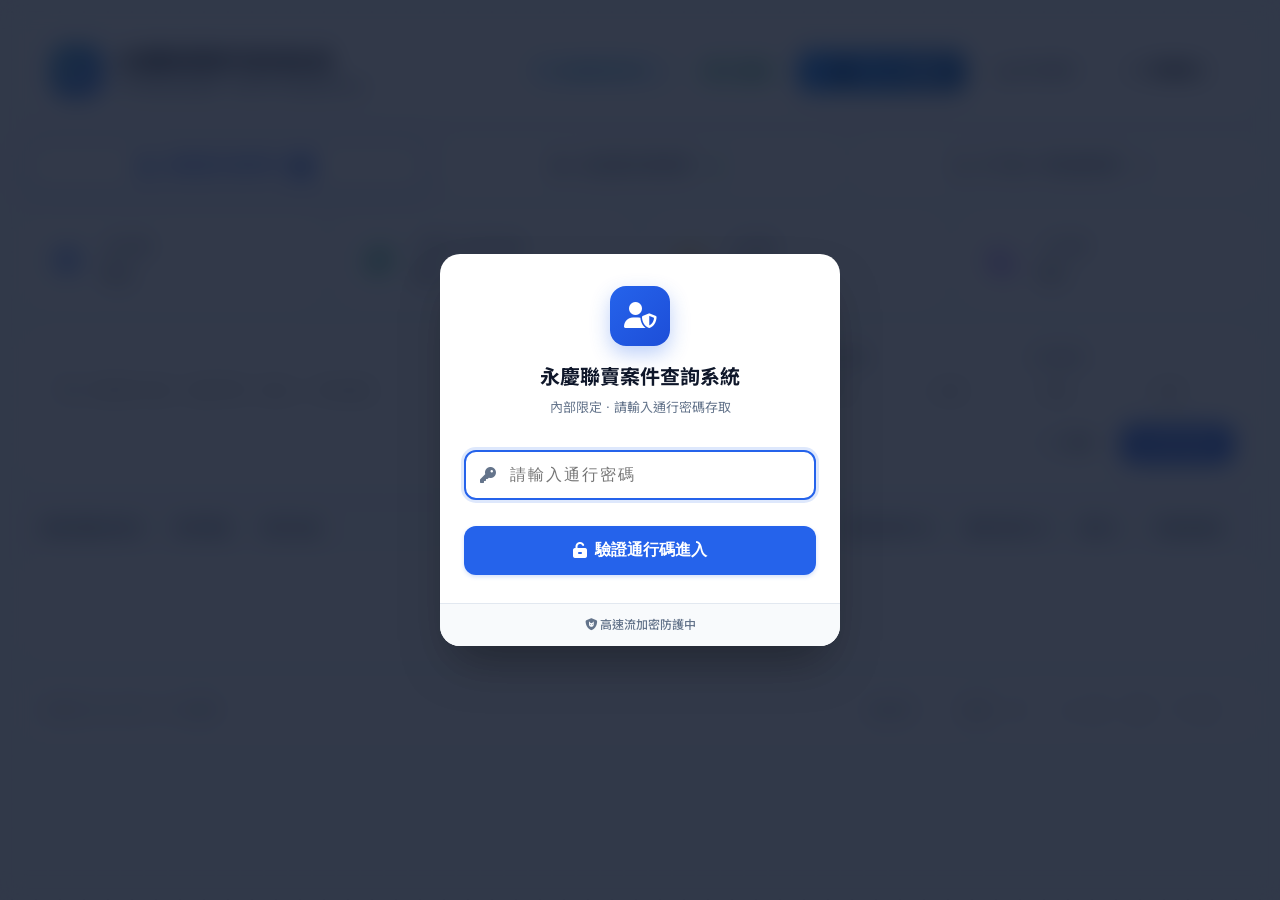
==== index.html @ e9aa8b0a "Auto update house data" ====
<!DOCTYPE html>
<html lang="zh-TW">
<head>
    <meta charset="UTF-8">
    <meta name="viewport" content="width=device-width, initial-scale=1.0">
    <title>房地案件管理系統</title>
    <!-- 隱私與最高資安防護 (全面禁止全球搜尋引擎與 AI 爬蟲收錄) -->
    <meta name="robots" content="noindex, nofollow, noarchive, nosnippet, noimageindex, notranslate">
    <meta name="googlebot" content="noindex, nofollow, noarchive, nosnippet, max-image-preview:none, max-video-preview:0">
    <meta name="bingbot" content="noindex, nofollow, noarchive, nosnippet">
    <meta name="baiduspider" content="noindex, nofollow">
    <meta name="slurp" content="noindex, nofollow">
    <meta http-equiv="Cache-Control" content="no-cache, no-store, must-revalidate">
    <meta http-equiv="Pragma" content="no-cache">
    <meta http-equiv="Expires" content="0">
    <link rel="stylesheet" href="style.css?v=4.0">
    <!-- Google Fonts -->
    <link rel="preconnect" href="https://fonts.googleapis.com">
    <link rel="preconnect" href="https://fonts.gstatic.com" crossorigin>
    <link href="https://fonts.googleapis.com/css2?family=Inter:wght@400;500;600;700&family=Noto+Sans+TC:wght@400;500;700&display=swap" rel="stylesheet">
    <!-- Font Awesome Icons -->
    <link rel="stylesheet" href="https://cdnjs.cloudflare.com/ajax/libs/font-awesome/6.4.0/css/all.min.css">
</head>
<body>
    <div class="app-container">
        <!-- Header -->
        <header class="app-header">
            <div class="brand">
                <div class="brand-icon">
                    <i class="fa-solid fa-house-laptop"></i>
                </div>
                <div class="brand-text">
                    <h1>永慶聯賣案件查詢系統</h1>
                    <p class="subtitle">每日異動自動彙整 · 銷售/成交電腦版資料庫</p>
                </div>
            </div>
            
            <div class="header-actions">
                <div class="last-sync-badge">
                    <i class="fa-solid fa-clock-rotate-left"></i>
                    <span id="syncTime">系統資料同步中...</span>
                </div>
                <div class="last-sync-badge" id="userAuthBadge" style="background: #ecfdf5; color: #047857; border-color: #a7f3d0; cursor: pointer;" onclick="handleUserMenu()" title="點擊檢視使用者資訊或登出">
                    <i class="fa-solid fa-circle-user"></i> <span id="userNameLabel">已授權使用者</span>
                </div>
                <a href="ios.html" class="btn" style="background: linear-gradient(135deg, #007aff, #0056b3); color: #ffffff; text-decoration: none; display: flex; align-items: center; gap: 6px; font-weight: 700; border-radius: 8px;">
                    <i class="fa-brands fa-apple"></i> 📱 iPhone 專用版
                </a>
                <button class="btn btn-outline" onclick="logoutAuth()" title="重新鎖定">
                    <i class="fa-solid fa-lock" style="color: #64748b;"></i> 登出鎖定
                </button>
                <button class="btn btn-secondary" onclick="reloadApp()">
                    <i class="fa-solid fa-rotate-right"></i> 重新載入
                </button>
            </div>
        </header>

        <!-- Navigation Tabs -->
        <nav class="nav-tabs">
            <button class="tab-btn active" id="tabSales" onclick="switchTab('sales')">
                <i class="fa-solid fa-house-circle-check"></i>
                <span>銷售案件資料庫</span>
                <span class="badge" id="salesBadge">0</span>
            </button>
            <button class="tab-btn" id="tabChengjiao" onclick="switchTab('chengjiao')">
                <i class="fa-solid fa-handshake"></i>
                <span>成交案件資料庫</span>
                <span class="badge badge-success" id="chengjiaoBadge">0</span>
            </button>
            <button class="tab-btn" id="tabOffshelf" onclick="switchTab('offshelf')">
                <i class="fa-solid fa-ban"></i>
                <span>已下架 / 停售資料庫</span>
                <span class="badge badge-secondary" id="offshelfBadge">0</span>
            </button>
        </nav>

        <!-- KPI Summary Cards -->
        <section class="kpi-grid">
            <div class="kpi-card">
                <div class="kpi-icon icon-blue"><i class="fa-solid fa-layer-group"></i></div>
                <div class="kpi-content">
                    <span class="kpi-label">案件總數</span>
                    <h3 class="kpi-value" id="kpiTotalCount">0 <small>筆</small></h3>
                </div>
            </div>
            <div class="kpi-card">
                <div class="kpi-icon icon-emerald"><i class="fa-solid fa-coins"></i></div>
                <div class="kpi-content">
                    <span class="kpi-label">總開價 / 總成交金額</span>
                    <h3 class="kpi-value" id="kpiTotalVolume">0 <small>億</small></h3>
                </div>
            </div>
            <div class="kpi-card">
                <div class="kpi-icon icon-amber"><i class="fa-solid fa-chart-line"></i></div>
                <div class="kpi-content">
                    <span class="kpi-label">平均單價</span>
                    <h3 class="kpi-value" id="kpiAvgUnitPrice">0 <small>萬/坪</small></h3>
                </div>
            </div>
            <div class="kpi-card">
                <div class="kpi-icon icon-purple"><i class="fa-solid fa-ruler-combined"></i></div>
                <div class="kpi-content">
                    <span class="kpi-label">平均坪數</span>
                    <h3 class="kpi-value" id="kpiAvgArea">0 <small>坪</small></h3>
                </div>
            </div>
        </section>

        <!-- Search & Filter Controls -->
        <section class="filter-panel">
            <div class="filter-row">
                <!-- Search Box -->
                <div class="search-box">
                    <i class="fa-solid fa-magnifying-glass"></i>
                    <input type="text" id="searchInput" placeholder="搜尋案件名稱、地號/門牌、經紀人、物件編號..." oninput="handleFilterChange()">
                </div>

                <!-- County Dropdown -->
                <div class="filter-group">
                    <label><i class="fa-solid fa-map-location-dot"></i> 縣市</label>
                    <select id="countySelect" onchange="handleCountyChange()">
                        <option value="">全部縣市</option>
                    </select>
                </div>

                <!-- Town Dropdown -->
                <div class="filter-group">
                    <label><i class="fa-solid fa-city"></i> 鄉鎮市</label>
                    <select id="townSelect" onchange="handleFilterChange()">
                        <option value="">全部鄉鎮</option>
                    </select>
                </div>

                <!-- Category Dropdown -->
                <div class="filter-group">
                    <label><i class="fa-solid fa-tags"></i> 案件類型</label>
                    <select id="categorySelect" onchange="handleFilterChange()">
                        <option value="">全部類型</option>
                        <option value="農舍">農舍</option>
                        <option value="別墅">別墅</option>
                        <option value="店面">店面</option>
                        <option value="建地">建地</option>
                        <option value="華廈">華廈</option>
                        <option value="透天">透天</option>
                        <option value="農地">農地</option>
                        <option value="廠房">廠房</option>
                        <option value="套房">套房</option>
                        <option value="公寓">公寓</option>
                        <option value="其他">其他</option>
                    </select>
                </div>

                <!-- Price Range -->
                <div class="filter-group">
                    <label><i class="fa-solid fa-sack-dollar"></i> 總價(萬)</label>
                    <div class="range-inputs">
                        <input type="number" id="minPrice" placeholder="最低" oninput="handleFilterChange()">
                        <span>~</span>
                        <input type="number" id="maxPrice" placeholder="最高" oninput="handleFilterChange()">
                    </div>
                </div>

                <!-- Area Range -->
                <div class="filter-group">
                    <label><i class="fa-solid fa-vector-square"></i> 坪數(坪)</label>
                    <div class="range-inputs">
                        <input type="number" id="minArea" placeholder="最低" oninput="handleFilterChange()">
                        <span>~</span>
                        <input type="number" id="maxArea" placeholder="最高" oninput="handleFilterChange()">
                    </div>
                </div>

                <!-- Action Buttons -->
                <div class="filter-actions">
                    <button class="btn btn-outline" onclick="resetFilters()">
                        <i class="fa-solid fa-rotate-left"></i> 重置
                    </button>
                    <button class="btn btn-primary" onclick="exportFilteredCSV()">
                        <i class="fa-solid fa-file-excel"></i> 匯出清單
                    </button>
                </div>
            </div>
        </section>

        <!-- Data Table Container -->
        <main class="table-container">
            <table class="data-table">
                <thead>
                    <tr>
                        <th onclick="sortTable('date')" style="width: 105px;">
                            接案/異動日期 <i class="fa-solid fa-sort"></i>
                        </th>
                        <th style="width: 85px;">案件類型</th>
                        <th style="min-width: 260px; width: 300px;">案件名稱</th>
                        <th style="min-width: 180px;">土地地號 / 建物門牌</th>
                        <th onclick="sortTable('area_ping')" style="width: 120px; text-align: left;">
                            建坪 / 地坪 (坪) <i class="fa-solid fa-sort"></i>
                        </th>
                        <th onclick="sortTable('unit_price')" style="width: 95px; text-align: right;">
                            單價 (萬/坪) <i class="fa-solid fa-sort"></i>
                        </th>
                        <th onclick="sortTable('total_price')" style="width: 115px; text-align: right;">
                            總價 (萬元) <i class="fa-solid fa-sort"></i>
                        </th>
                        <th style="width: 90px;">經紀人</th>
                        <th style="width: 135px;">所屬加盟店</th>
                        <th style="width: 95px; text-align: center;">原始檔案</th>
                    </tr>
                </thead>
                <tbody id="tableBody">
                    <tr>
                        <td colspan="10" class="loading-cell">
                            <i class="fa-solid fa-circle-notch fa-spin"></i> 載入資料庫中...
                        </td>
                    </tr>
                </tbody>
            </table>
        </main>

        <!-- Pagination Footer -->
        <footer class="table-footer">
            <div class="footer-info">
                顯示第 <span id="pageStart">0</span> 至 <span id="pageEnd">0</span> 筆，共 <span id="totalRecords">0</span> 筆案件
            </div>
            
            <div class="pagination-controls">
                <label>每頁顯示：</label>
                <select id="pageSizeSelect" onchange="handlePageSizeChange()">
                    <option value="20">20 筆</option>
                    <option value="50" selected>50 筆</option>
                    <option value="100">100 筆</option>
                </select>

                <div class="pagination-buttons">
                    <button id="btnPrevPage" onclick="changePage(-1)" disabled>
                        <i class="fa-solid fa-chevron-left"></i> 上一頁
                    </button>
                    <span id="pageIndicator" class="page-indicator">1 / 1</span>
                    <button id="btnNextPage" onclick="changePage(1)" disabled>
                        下一頁 <i class="fa-solid fa-chevron-right"></i>
                    </button>
                </div>
            </div>
        </footer>
    </div>

    <!-- Detail Modal -->
    <div class="modal-overlay" id="detailModal">
        <div class="modal-card">
            <div class="modal-header">
                <h3 id="modalTitle">案件詳細資訊</h3>
                <button class="close-btn" onclick="closeModal()"><i class="fa-solid fa-xmark"></i></button>
            </div>
            <div class="modal-body" id="modalBody">
                <!-- Injected via JavaScript -->
            </div>
            <div class="modal-footer">
                <button class="btn btn-secondary" onclick="closeModal()">關閉</button>
                <button class="btn btn-primary" id="btnOpenSourceFile" onclick="copyFilePath()">
                    <i class="fa-solid fa-copy"></i> 複製原始檔案路徑
                </button>
            </div>
        </div>
    </div>

    <!-- Security Authentication Overlay -->
    <div class="auth-overlay" id="authOverlay">
        <div class="auth-card">
            <div class="auth-header">
                <div class="auth-icon"><i class="fa-solid fa-user-shield"></i></div>
                <h2>永慶聯賣案件查詢系統</h2>
                <p>內部限定 · 請輸入通行密碼存取</p>
            </div>
            <div class="auth-body">
                <div class="auth-input-group">
                    <i class="fa-solid fa-key"></i>
                    <input type="password" id="authPasswordInput" placeholder="請輸入通行密碼" autofocus onkeyup="if(event.key==='Enter') verifyPassword()">
                </div>
                <div id="authErrorMsg" class="auth-error-msg" style="display: none;">
                    <i class="fa-solid fa-triangle-exclamation"></i> 密碼錯誤，請重新輸入
                </div>
                <button class="btn btn-primary btn-auth" onclick="verifyPassword()" style="width: 100%; justify-content: center; margin-top: 10px;">
                    <i class="fa-solid fa-unlock-keyhole"></i> 驗證通行碼進入
                </button>
            </div>
            <div class="auth-footer">
                <span><i class="fa-solid fa-shield-cat"></i> 高速流加密防護中</span>
            </div>
        </div>
    </div>

    <!-- Embedded Scripts -->
    <script src="app.js?v=4.0"></script>
</body>
</html>
---- style.css ----
:root {
    --bg-main: #f8fafc;
    --bg-card: #ffffff;
    --bg-card-hover: #f1f5f9;
    --bg-input: #ffffff;
    --border-color: #e2e8f0;
    --border-hover: #cbd5e1;
    --primary: #2563eb;
    --primary-hover: #1d4ed8;
    --primary-light: #eff6ff;
    --success: #10b981;
    --success-light: #ecfdf5;
    --amber: #d97706;
    --purple: #7c3aed;
    --danger: #dc2626;
    --text-main: #0f172a;
    --text-body: #334155;
    --text-muted: #64748b;
    --shadow-sm: 0 1px 2px 0 rgba(0, 0, 0, 0.05);
    --shadow-md: 0 4px 6px -1px rgba(0, 0, 0, 0.06), 0 2px 4px -1px rgba(0, 0, 0, 0.03);
    --shadow-lg: 0 10px 25px -5px rgba(0, 0, 0, 0.08), 0 8px 10px -6px rgba(0, 0, 0, 0.04);
}

* {
    box-sizing: border-box;
    margin: 0;
    padding: 0;
}

body {
    font-family: 'Inter', 'Noto Sans TC', system-ui, -apple-system, sans-serif;
    background-color: var(--bg-main);
    background-image: radial-gradient(#e2e8f0 1px, transparent 1px);
    background-size: 24px 24px;
    color: var(--text-body);
    line-height: 1.5;
    min-height: 100vh;
    padding: 24px;
}

.app-container {
    max-width: 1440px;
    margin: 0 auto;
    display: flex;
    flex-direction: column;
    gap: 20px;
}

/* Header */
.app-header {
    display: flex;
    justify-content: space-between;
    align-items: center;
    background: #ffffff;
    border: 1px solid var(--border-color);
    padding: 20px 28px;
    border-radius: 16px;
    box-shadow: var(--shadow-md);
}

.brand {
    display: flex;
    align-items: center;
    gap: 16px;
}

.brand-icon {
    width: 48px;
    height: 48px;
    border-radius: 12px;
    background: linear-gradient(135deg, #0284c7, #2563eb);
    display: flex;
    align-items: center;
    justify-content: center;
    font-size: 22px;
    color: #fff;
    box-shadow: 0 4px 12px rgba(37, 99, 235, 0.25);
}

.brand-text h1 {
    font-size: 22px;
    font-weight: 700;
    letter-spacing: -0.5px;
    color: var(--text-main);
}

.brand-text .subtitle {
    font-size: 13px;
    color: var(--text-muted);
    font-weight: 500;
}

.header-actions {
    display: flex;
    align-items: center;
    gap: 16px;
}

.last-sync-badge {
    background-color: #f0f9ff;
    color: #0284c7;
    border: 1px solid #bae6fd;
    padding: 6px 14px;
    border-radius: 20px;
    font-size: 13px;
    font-weight: 600;
    display: flex;
    align-items: center;
    gap: 8px;
}

/* Buttons */
.btn {
    display: inline-flex;
    align-items: center;
    gap: 8px;
    padding: 9px 18px;
    border-radius: 10px;
    font-size: 14px;
    font-weight: 600;
    cursor: pointer;
    transition: all 0.2s ease;
    border: none;
}

.btn-primary {
    background-color: var(--primary);
    color: #ffffff;
    box-shadow: 0 2px 4px rgba(37, 99, 235, 0.2);
}
.btn-primary:hover {
    background-color: var(--primary-hover);
    transform: translateY(-1px);
    box-shadow: 0 4px 8px rgba(37, 99, 235, 0.3);
}

.btn-secondary {
    background-color: #ffffff;
    color: var(--text-main);
    border: 1px solid var(--border-color);
    box-shadow: var(--shadow-sm);
}
.btn-secondary:hover {
    background-color: var(--bg-card-hover);
    border-color: var(--border-hover);
}

.btn-outline {
    background: #ffffff;
    color: var(--text-muted);
    border: 1px solid var(--border-color);
}
.btn-outline:hover {
    color: var(--text-main);
    border-color: var(--border-hover);
    background-color: var(--bg-card-hover);
}

/* Tabs */
.nav-tabs {
    display: flex;
    gap: 12px;
}

.tab-btn {
    flex: 1;
    display: flex;
    align-items: center;
    justify-content: center;
    gap: 10px;
    padding: 16px;
    background-color: var(--bg-card);
    border: 1px solid var(--border-color);
    border-radius: 14px;
    color: var(--text-muted);
    font-size: 16px;
    font-weight: 600;
    cursor: pointer;
    transition: all 0.2s ease;
    box-shadow: var(--shadow-sm);
}

.tab-btn:hover {
    background-color: var(--bg-card-hover);
    color: var(--text-main);
}

.tab-btn.active {
    background-color: #ffffff;
    border-color: var(--primary);
    color: var(--primary);
    box-shadow: 0 4px 12px rgba(37, 99, 235, 0.12);
}

#tabChengjiao.tab-btn.active {
    border-color: var(--success);
    color: #047857;
    box-shadow: 0 4px 12px rgba(16, 185, 129, 0.12);
}

.tab-btn .badge {
    background-color: #f1f5f9;
    color: var(--text-muted);
    padding: 2px 10px;
    border-radius: 12px;
    font-size: 13px;
    font-weight: 600;
}

.tab-btn.active .badge {
    background-color: var(--primary);
    color: #ffffff;
}

.tab-btn .badge-success {
    background-color: #ecfdf5;
    color: #047857;
}
.tab-btn.active .badge-success {
    background-color: var(--success);
    color: #ffffff;
}

#tabOffshelf.tab-btn.active,
#tabOffShelf.tab-btn.active {
    border-color: #64748b;
    color: #334155;
    box-shadow: 0 4px 12px rgba(100, 116, 139, 0.15);
}

.tab-btn .badge-secondary,
.tab-btn .badge-muted {
    background-color: #f1f5f9;
    color: #64748b;
}
#tabOffshelf.tab-btn.active .badge-secondary,
#tabOffShelf.tab-btn.active .badge-muted {
    background-color: #64748b;
    color: #ffffff;
}

/* KPI Grid */
.kpi-grid {
    display: grid;
    grid-template-columns: repeat(4, 1fr);
    gap: 16px;
}

.kpi-card {
    background-color: var(--bg-card);
    border: 1px solid var(--border-color);
    border-radius: 14px;
    padding: 18px 20px;
    display: flex;
    align-items: center;
    gap: 16px;
    box-shadow: var(--shadow-sm);
    transition: transform 0.2s ease, box-shadow 0.2s ease;
}
.kpi-card:hover {
    transform: translateY(-2px);
    box-shadow: var(--shadow-md);
}

.kpi-icon {
    width: 44px;
    height: 44px;
    border-radius: 12px;
    display: flex;
    align-items: center;
    justify-content: center;
    font-size: 20px;
}
.icon-blue { background: #eff6ff; color: #2563eb; }
.icon-emerald { background: #ecfdf5; color: #059669; }
.icon-amber { background: #fffbe6; color: #d97706; }
.icon-purple { background: #faf5ff; color: #7c3aed; }

.kpi-label {
    font-size: 12px;
    color: var(--text-muted);
    font-weight: 600;
}

.kpi-value {
    font-size: 20px;
    font-weight: 700;
    color: var(--text-main);
    margin-top: 2px;
}
.kpi-value small {
    font-size: 13px;
    font-weight: 500;
    color: var(--text-muted);
}

/* Filter Panel */
.filter-panel {
    background-color: var(--bg-card);
    border: 1px solid var(--border-color);
    border-radius: 14px;
    padding: 18px 22px;
    box-shadow: var(--shadow-sm);
}

.filter-row {
    display: flex;
    flex-wrap: wrap;
    align-items: flex-end;
    gap: 16px;
}

.search-box {
    flex: 2;
    min-width: 280px;
    position: relative;
}
.search-box i {
    position: absolute;
    left: 14px;
    top: 50%;
    transform: translateY(-50%);
    color: var(--text-muted);
}
.search-box input {
    width: 100%;
    padding: 10px 14px 10px 40px;
    background-color: var(--bg-input);
    border: 1px solid var(--border-color);
    border-radius: 10px;
    color: var(--text-main);
    font-size: 14px;
    outline: none;
    transition: all 0.2s ease;
}
.search-box input:focus {
    border-color: var(--primary);
    box-shadow: 0 0 0 3px rgba(37, 99, 235, 0.15);
}

.filter-group {
    display: flex;
    flex-direction: column;
    gap: 6px;
}
.filter-group label {
    font-size: 12px;
    color: var(--text-muted);
    font-weight: 600;
}
.filter-group select, .range-inputs input {
    padding: 9px 12px;
    background-color: var(--bg-input);
    border: 1px solid var(--border-color);
    border-radius: 10px;
    color: var(--text-main);
    font-size: 14px;
    outline: none;
    transition: all 0.2s ease;
}
.filter-group select:focus, .range-inputs input:focus {
    border-color: var(--primary);
    box-shadow: 0 0 0 3px rgba(37, 99, 235, 0.15);
}

.range-inputs {
    display: flex;
    align-items: center;
    gap: 6px;
}
.range-inputs input {
    width: 90px;
}
.range-inputs span {
    color: var(--text-muted);
    font-weight: 500;
}

.filter-actions {
    display: flex;
    gap: 10px;
    margin-left: auto;
}

/* Table Container */
.table-container {
    background-color: var(--bg-card);
    border: 1px solid var(--border-color);
    border-radius: 14px;
    overflow-x: auto;
    box-shadow: var(--shadow-sm);
}

.data-table {
    width: 100%;
    border-collapse: collapse;
    font-size: 14px;
    text-align: left;
}

.data-table th {
    background-color: #f8fafc;
    color: #475569;
    padding: 14px 16px;
    font-weight: 600;
    border-bottom: 2px solid var(--border-color);
    cursor: pointer;
    user-select: none;
    white-space: nowrap;
}
.data-table th:hover {
    color: var(--text-main);
    background-color: #f1f5f9;
}

.data-table td {
    padding: 14px 16px;
    border-bottom: 1px solid #f1f5f9;
    vertical-align: middle;
    color: var(--text-body);
}

.data-table tbody tr {
    transition: background-color 0.15s ease;
    cursor: pointer;
}
.data-table tbody tr:hover {
    background-color: #f8fafc;
}

.loading-cell {
    text-align: center;
    padding: 40px !important;
    color: var(--text-muted);
    font-size: 16px;
}

/* Badges */
.tag-badge {
    display: inline-block;
    padding: 3px 10px;
    border-radius: 6px;
    font-size: 12px;
    font-weight: 600;
    white-space: nowrap;
}
.tag-nongshe { background: #dcfce7; color: #15803d; }
.tag-bieshu { background: #dbeafe; color: #1d4ed8; }
.tag-dianmian { background: #fef3c7; color: #b45309; }
.tag-jiandi { background: #fee2e2; color: #b91c1c; }
.tag-huaxia { background: #f3e8ff; color: #6b21a8; }
.tag-toutian { background: #e0f2fe; color: #0369a1; }
.tag-offshelf { background: #f1f5f9; color: #64748b; border: 1px solid #cbd5e1; }
.tag-other { background: #f1f5f9; color: #475569; }

/* Town Chip */
.town-chip {
    display: inline-flex;
    align-items: center;
    gap: 4px;
    background: #eff6ff;
    color: #1d4ed8;
    border: 1px solid #bfdbfe;
    padding: 2px 8px;
    border-radius: 6px;
    font-size: 12px;
    font-weight: 600;
    margin-right: 6px;
}

.case-name-cell {
    min-width: 260px;
    max-width: 380px;
    line-height: 1.45;
    word-break: break-word;
}
.case-name-title {
    font-weight: 600;
    color: var(--text-main);
    display: inline;
}

.unit-price-cell {
    white-space: nowrap;
    text-align: right;
}

.unit-price-text {
    font-size: 13px;
    font-weight: 600;
    color: #64748b;
    font-variant-numeric: tabular-nums;
}

.unit-price-unit {
    font-size: 11px;
    color: #94a3b8;
    margin-left: 2px;
}

.price-cell {
    white-space: nowrap;
}

.price-text {
    font-size: 17px;
    font-weight: 800;
    color: #dc2626;
    font-variant-numeric: tabular-nums;
    letter-spacing: -0.3px;
}

.price-unit {
    font-size: 12px;
    font-weight: 700;
    color: #dc2626;
    margin-left: 2px;
}

.open-file-btn {
    padding: 5px 10px;
    background: #f0f9ff;
    color: #0284c7;
    border: 1px solid #bae6fd;
    border-radius: 6px;
    font-size: 12px;
    font-weight: 600;
    cursor: pointer;
    transition: all 0.15s ease;
}
.open-file-btn:hover {
    background: #0284c7;
    color: #ffffff;
    border-color: #0284c7;
}

/* Footer & Pagination */
.table-footer {
    display: flex;
    justify-content: space-between;
    align-items: center;
    padding: 14px 20px;
    background-color: var(--bg-card);
    border: 1px solid var(--border-color);
    border-radius: 12px;
    font-size: 13px;
    color: var(--text-muted);
    box-shadow: var(--shadow-sm);
}

.pagination-controls {
    display: flex;
    align-items: center;
    gap: 16px;
}

.pagination-controls select {
    padding: 5px 10px;
    background: var(--bg-input);
    border: 1px solid var(--border-color);
    color: var(--text-main);
    border-radius: 6px;
    outline: none;
}

.pagination-buttons {
    display: flex;
    align-items: center;
    gap: 8px;
}

.pagination-buttons button {
    padding: 6px 12px;
    background: #ffffff;
    border: 1px solid var(--border-color);
    color: var(--text-main);
    border-radius: 8px;
    cursor: pointer;
    font-weight: 600;
    transition: all 0.15s ease;
}
.pagination-buttons button:hover:not(:disabled) {
    background: var(--bg-card-hover);
    border-color: var(--border-hover);
}
.pagination-buttons button:disabled {
    opacity: 0.4;
    cursor: not-allowed;
}

.page-indicator {
    font-weight: 600;
    color: var(--text-main);
}

/* Modal */
.modal-overlay {
    display: none;
    position: fixed;
    top: 0; left: 0; width: 100%; height: 100%;
    background: rgba(15, 23, 42, 0.4);
    backdrop-filter: blur(4px);
    z-index: 1000;
    align-items: center;
    justify-content: center;
}

.modal-card {
    background: #ffffff;
    border: 1px solid var(--border-color);
    border-radius: 16px;
    width: 620px;
    max-width: 90%;
    box-shadow: var(--shadow-lg);
    overflow: hidden;
}

.modal-header {
    padding: 18px 24px;
    background: #f8fafc;
    border-bottom: 1px solid var(--border-color);
    display: flex;
    justify-content: space-between;
    align-items: center;
}

.modal-header h3 {
    color: var(--text-main);
    font-size: 18px;
    font-weight: 700;
}

.close-btn {
    background: transparent;
    border: none;
    font-size: 18px;
    color: var(--text-muted);
    cursor: pointer;
    padding: 4px;
    border-radius: 6px;
}
.close-btn:hover {
    color: var(--text-main);
    background: #e2e8f0;
}

.modal-body {
    padding: 24px;
    display: flex;
    flex-direction: column;
    gap: 14px;
}

.detail-row {
    display: flex;
    border-bottom: 1px solid #f1f5f9;
    padding-bottom: 10px;
}
.detail-label {
    width: 140px;
    color: var(--text-muted);
    font-size: 13px;
    font-weight: 600;
}
.detail-val {
    flex: 1;
    font-weight: 600;
    color: var(--text-main);
}

.modal-footer {
    padding: 16px 24px;
    background: #f8fafc;
    border-top: 1px solid var(--border-color);
    display: flex;
    justify-content: flex-end;
    gap: 12px;
}

/* Ping Dual Display Styles */
.ping-cell {
    display: flex;
    flex-direction: column;
    align-items: flex-start;
    justify-content: center;
    gap: 3px;
    line-height: 1.25;
}
.ping-row {
    display: inline-grid;
    grid-template-columns: 22px auto;
    align-items: center;
    gap: 4px;
    white-space: nowrap;
}
.ping-num {
    text-align: left;
    font-variant-numeric: tabular-nums;
}
.ping-tag {
    display: inline-block;
    padding: 1px 4px;
    border-radius: 4px;
    font-size: 10px;
    font-weight: 700;
    text-align: center;
}
.ping-tag-build {
    background: #eff6ff;
    color: #2563eb;
    border: 1px solid #bfdbfe;
}
.ping-tag-land {
    background: #f0fdf4;
    color: #16a34a;
    border: 1px solid #bbf7d0;
}
.ping-val-build {
    font-weight: 700;
    color: #1e293b;
    font-size: 13px;
}
.ping-val-land {
    font-weight: 500;
    color: #475569;
    font-size: 12px;
}

/* Security Auth Screen Overlay */
.auth-overlay {
    display: flex;
    position: fixed;
    top: 0; left: 0; width: 100%; height: 100%;
    background: rgba(15, 23, 42, 0.85);
    backdrop-filter: blur(12px);
    z-index: 9999;
    align-items: center;
    justify-content: center;
    padding: 20px;
}

.auth-card {
    background: #ffffff;
    border-radius: 20px;
    width: 400px;
    max-width: 100%;
    box-shadow: 0 25px 50px -12px rgba(0, 0, 0, 0.35);
    overflow: hidden;
    animation: authPopIn 0.3s cubic-bezier(0.16, 1, 0.3, 1);
}

@keyframes authPopIn {
    from { opacity: 0; transform: scale(0.92) translateY(10px); }
    to { opacity: 1; transform: scale(1) translateY(0); }
}

.auth-header {
    text-align: center;
    padding: 32px 24px 16px;
}

.auth-icon {
    width: 60px;
    height: 60px;
    background: linear-gradient(135deg, #2563eb, #1d4ed8);
    color: #ffffff;
    font-size: 26px;
    border-radius: 16px;
    display: flex;
    align-items: center;
    justify-content: center;
    margin: 0 auto 16px;
    box-shadow: 0 8px 20px rgba(37, 99, 235, 0.3);
}

.auth-header h2 {
    font-size: 20px;
    font-weight: 700;
    color: var(--text-main);
    margin-bottom: 6px;
}

.auth-header p {
    font-size: 13px;
    color: var(--text-muted);
}

.auth-body {
    padding: 16px 24px 28px;
    display: flex;
    flex-direction: column;
    gap: 16px;
}

.auth-input-group {
    position: relative;
    display: flex;
    align-items: center;
}

.auth-input-group i {
    position: absolute;
    left: 16px;
    color: var(--text-muted);
    font-size: 16px;
}

.auth-input-group input {
    width: 100%;
    padding: 14px 16px 14px 44px;
    border: 2px solid var(--border-color);
    border-radius: 12px;
    font-size: 16px;
    letter-spacing: 2px;
    outline: none;
    transition: all 0.2s ease;
}

.auth-input-group input:focus {
    border-color: var(--primary);
    box-shadow: 0 0 0 3px rgba(37, 99, 235, 0.15);
}

.btn-auth {
    width: 100%;
    justify-content: center;
    padding: 14px;
    font-size: 16px;
    border-radius: 12px;
}

.auth-error-msg {
    color: #dc2626;
    background: #fef2f2;
    border: 1px solid #fecaca;
    padding: 10px 14px;
    border-radius: 8px;
    font-size: 13px;
    font-weight: 600;
    display: flex;
    align-items: center;
    gap: 8px;
}

.auth-footer {
    padding: 12px 24px;
    background: #f8fafc;
    border-top: 1px solid var(--border-color);
    text-align: center;
    font-size: 12px;
    color: var(--text-muted);
    font-weight: 500;
}

/* Mobile Responsive Optimization */
@media (max-width: 768px) {
    body {
        padding: 12px;
    }

    .app-header {
        flex-direction: column;
        align-items: flex-start;
        gap: 16px;
        padding: 16px;
    }

    .header-actions {
        width: 100%;
        flex-wrap: wrap;
    }

    .kpi-grid {
        grid-template-columns: repeat(2, 1fr);
        gap: 10px;
    }

    .kpi-card {
        padding: 12px;
    }

    .kpi-value {
        font-size: 18px;
    }

    .filter-panel {
        padding: 16px;
    }

    .filter-row {
        flex-direction: column;
        align-items: stretch;
    }

    .filter-group {
        min-width: 100%;
    }

    .modal-card {
        width: 95%;
        max-height: 90vh;
        overflow-y: auto;
    }

    .detail-row {
        flex-direction: column;
        gap: 4px;
    }

    .detail-label {
        width: 100%;
    }
}

/* Brand Store Badge / Chip Styles (2-line layout) */
.store-dual-cell {
    display: flex;
    flex-direction: column;
    align-items: flex-start;
    gap: 3px;
    line-height: 1.3;
}
.store-brand-badge {
    display: inline-flex;
    align-items: center;
    gap: 4px;
    padding: 1px 7px;
    border-radius: 4px;
    font-size: 11px;
    font-weight: 700;
    white-space: nowrap;
    box-shadow: 0 1px 2px rgba(0, 0, 0, 0.04);
}
.store-name-text {
    font-size: 12px;
    font-weight: 600;
    color: #334155;
    white-space: normal;
    word-break: break-word;
    line-height: 1.3;
}
.store-brand-yungching {
    background-color: #fffbeb;
    color: #b45309;
    border: 1px solid #fde68a;
}
.store-brand-youchao {
    background-color: #ecfdf5;
    color: #047857;
    border: 1px solid #a7f3d0;
}
.store-brand-yongyi {
    background-color: #eef2ff;
    color: #4338ca;
    border: 1px solid #c7d2fe;
}
.store-brand-taiching {
    background-color: #ecfeff;
    color: #0e7490;
    border: 1px solid #a5f3fc;
}
.store-brand-other {
    background-color: #f1f5f9;
    color: #475569;
    border: 1px solid #cbd5e1;
}
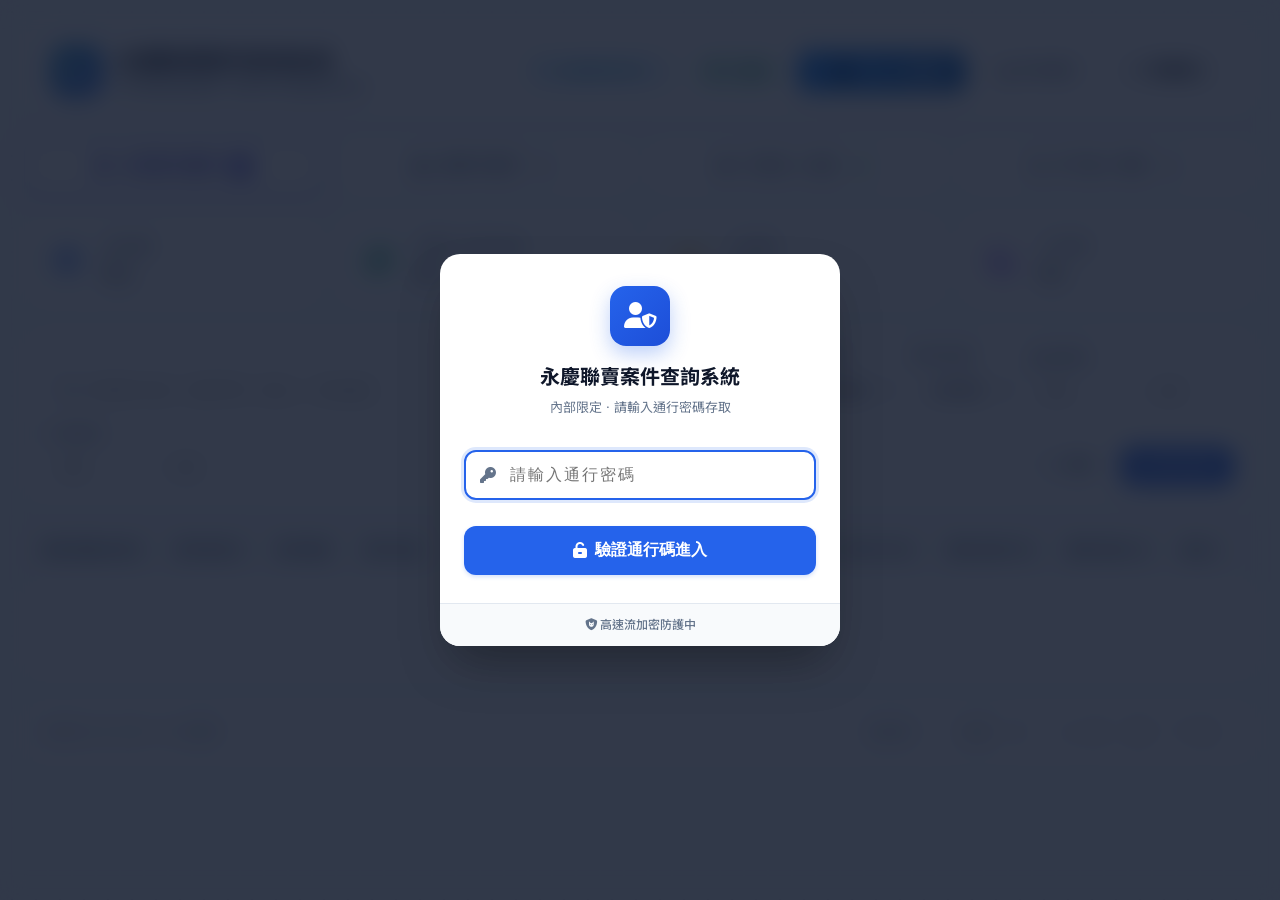
==== commit 4ca14b80: "Auto update house data" ====
--- a/index.html
+++ b/index.html
@@ -13,7 +13,7 @@
     <meta http-equiv="Cache-Control" content="no-cache, no-store, must-revalidate">
     <meta http-equiv="Pragma" content="no-cache">
     <meta http-equiv="Expires" content="0">
-    <link rel="stylesheet" href="style.css?v=4.0">
+    <link rel="stylesheet" href="style.css?v=4.4">
     <!-- Google Fonts -->
     <link rel="preconnect" href="https://fonts.googleapis.com">
     <link rel="preconnect" href="https://fonts.gstatic.com" crossorigin>
@@ -57,19 +57,24 @@
 
         <!-- Navigation Tabs -->
         <nav class="nav-tabs">
-            <button class="tab-btn active" id="tabSales" onclick="switchTab('sales')">
+            <button class="tab-btn active" id="tabAll" onclick="switchStatusFilter('all')">
+                <i class="fa-solid fa-layer-group"></i>
+                <span>全部案件總庫</span>
+                <span class="badge badge-primary" id="allBadge">0</span>
+            </button>
+            <button class="tab-btn" id="tabSales" onclick="switchStatusFilter('銷售中')">
                 <i class="fa-solid fa-house-circle-check"></i>
-                <span>銷售案件資料庫</span>
+                <span>銷售中案件</span>
                 <span class="badge" id="salesBadge">0</span>
             </button>
-            <button class="tab-btn" id="tabChengjiao" onclick="switchTab('chengjiao')">
+            <button class="tab-btn" id="tabChengjiao" onclick="switchStatusFilter('已售出')">
                 <i class="fa-solid fa-handshake"></i>
-                <span>成交案件資料庫</span>
+                <span>已售出 / 成交</span>
                 <span class="badge badge-success" id="chengjiaoBadge">0</span>
             </button>
-            <button class="tab-btn" id="tabOffshelf" onclick="switchTab('offshelf')">
+            <button class="tab-btn" id="tabOffshelf" onclick="switchStatusFilter('已下架')">
                 <i class="fa-solid fa-ban"></i>
-                <span>已下架 / 停售資料庫</span>
+                <span>已下架 / 停售</span>
                 <span class="badge badge-secondary" id="offshelfBadge">0</span>
             </button>
         </nav>
@@ -113,6 +118,17 @@
                 <div class="search-box">
                     <i class="fa-solid fa-magnifying-glass"></i>
                     <input type="text" id="searchInput" placeholder="搜尋案件名稱、地號/門牌、經紀人、物件編號..." oninput="handleFilterChange()">
+                </div>
+
+                <!-- Status Filter Dropdown -->
+                <div class="filter-group">
+                    <label><i class="fa-solid fa-circle-info"></i> 案件狀態</label>
+                    <select id="statusSelect" onchange="handleStatusSelectChange()">
+                        <option value="all">全部狀態 (銷售/已售/下架)</option>
+                        <option value="銷售中">🟢 銷售中</option>
+                        <option value="已售出">🤝 已售出 (成交)</option>
+                        <option value="已下架">⚪ 已下架 (停售)</option>
+                    </select>
                 </div>
 
                 <!-- County Dropdown -->
@@ -190,6 +206,9 @@
                         <th onclick="sortTable('date')" style="width: 105px;">
                             接案/異動日期 <i class="fa-solid fa-sort"></i>
                         </th>
+                        <th onclick="sortTable('status')" style="width: 95px; text-align: center;">
+                            案件狀態 <i class="fa-solid fa-sort"></i>
+                        </th>
                         <th style="width: 85px;">案件類型</th>
                         <th style="min-width: 260px; width: 300px;">案件名稱</th>
                         <th style="min-width: 180px;">土地地號 / 建物門牌</th>
@@ -204,7 +223,6 @@
                         </th>
                         <th style="width: 90px;">經紀人</th>
                         <th style="width: 135px;">所屬加盟店</th>
-                        <th style="width: 95px; text-align: center;">原始檔案</th>
                     </tr>
                 </thead>
                 <tbody id="tableBody">
@@ -245,8 +263,8 @@
     </div>
 
     <!-- Detail Modal -->
-    <div class="modal-overlay" id="detailModal">
-        <div class="modal-card">
+    <div class="modal-overlay" id="detailModal" onclick="if(event.target === this) closeModal()">
+        <div class="modal-card" onclick="event.stopPropagation()">
             <div class="modal-header">
                 <h3 id="modalTitle">案件詳細資訊</h3>
                 <button class="close-btn" onclick="closeModal()"><i class="fa-solid fa-xmark"></i></button>
@@ -290,6 +308,6 @@
     </div>
 
     <!-- Embedded Scripts -->
-    <script src="app.js?v=4.0"></script>
+    <script src="app.js?v=4.4"></script>
 </body>
 </html>
--- a/style.css
+++ b/style.css
@@ -192,40 +192,61 @@
     box-shadow: 0 4px 12px rgba(37, 99, 235, 0.12);
 }
 
+#tabAll.tab-btn.active {
+    border-color: #4f46e5;
+    color: #4338ca;
+    box-shadow: 0 4px 14px rgba(79, 70, 229, 0.16);
+}
+
+#tabSales.tab-btn.active {
+    border-color: #2563eb;
+    color: #1d4ed8;
+    box-shadow: 0 4px 14px rgba(37, 99, 235, 0.16);
+}
+
 #tabChengjiao.tab-btn.active {
-    border-color: var(--success);
+    border-color: #059669;
     color: #047857;
-    box-shadow: 0 4px 12px rgba(16, 185, 129, 0.12);
-}
-
-.tab-btn .badge {
-    background-color: #f1f5f9;
-    color: var(--text-muted);
-    padding: 2px 10px;
-    border-radius: 12px;
-    font-size: 13px;
-    font-weight: 600;
-}
-
-.tab-btn.active .badge {
-    background-color: var(--primary);
-    color: #ffffff;
-}
-
-.tab-btn .badge-success {
-    background-color: #ecfdf5;
-    color: #047857;
-}
-.tab-btn.active .badge-success {
-    background-color: var(--success);
-    color: #ffffff;
+    box-shadow: 0 4px 14px rgba(5, 150, 105, 0.16);
 }
 
 #tabOffshelf.tab-btn.active,
 #tabOffShelf.tab-btn.active {
     border-color: #64748b;
     color: #334155;
-    box-shadow: 0 4px 12px rgba(100, 116, 139, 0.15);
+    box-shadow: 0 4px 14px rgba(100, 116, 139, 0.16);
+}
+
+.tab-btn .badge {
+    background-color: #f1f5f9;
+    color: var(--text-muted);
+    padding: 2px 10px;
+    border-radius: 12px;
+    font-size: 13px;
+    font-weight: 600;
+}
+
+.tab-btn .badge-primary {
+    background-color: #e0e7ff;
+    color: #4338ca;
+}
+#tabAll.tab-btn.active .badge-primary {
+    background-color: #4f46e5;
+    color: #ffffff;
+}
+
+.tab-btn.active .badge {
+    background-color: var(--primary);
+    color: #ffffff;
+}
+
+.tab-btn .badge-success {
+    background-color: #ecfdf5;
+    color: #047857;
+}
+#tabChengjiao.tab-btn.active .badge-success {
+    background-color: #059669;
+    color: #ffffff;
 }
 
 .tab-btn .badge-secondary,
@@ -433,6 +454,35 @@
     padding: 40px !important;
     color: var(--text-muted);
     font-size: 16px;
+}
+
+/* Status Pills (案件狀態專屬徽章) */
+.status-pill {
+    display: inline-flex;
+    align-items: center;
+    justify-content: center;
+    gap: 5px;
+    padding: 3px 9px;
+    border-radius: 6px;
+    font-size: 12px;
+    font-weight: 700;
+    white-space: nowrap;
+    letter-spacing: -0.2px;
+}
+.status-pill-sales {
+    background: #eff6ff;
+    color: #1d4ed8;
+    border: 1px solid #bfdbfe;
+}
+.status-pill-sold {
+    background: #ecfdf5;
+    color: #047857;
+    border: 1px solid #a7f3d0;
+}
+.status-pill-offshelf {
+    background: #f1f5f9;
+    color: #64748b;
+    border: 1px solid #cbd5e1;
 }
 
 /* Badges */
@@ -598,36 +648,52 @@
     display: none;
     position: fixed;
     top: 0; left: 0; width: 100%; height: 100%;
-    background: rgba(15, 23, 42, 0.4);
+    background: rgba(15, 23, 42, 0.5);
     backdrop-filter: blur(4px);
     z-index: 1000;
     align-items: center;
     justify-content: center;
+    padding: 20px;
+    box-sizing: border-box;
 }
 
 .modal-card {
     background: #ffffff;
     border: 1px solid var(--border-color);
     border-radius: 16px;
-    width: 620px;
-    max-width: 90%;
+    width: 680px;
+    max-width: 95%;
+    max-height: 90vh;
     box-shadow: var(--shadow-lg);
+    display: flex;
+    flex-direction: column;
     overflow: hidden;
+    animation: modalPop 0.18s cubic-bezier(0.16, 1, 0.3, 1);
+}
+
+@keyframes modalPop {
+    from { transform: scale(0.96); opacity: 0; }
+    to { transform: scale(1); opacity: 1; }
 }
 
 .modal-header {
-    padding: 18px 24px;
+    padding: 16px 22px;
     background: #f8fafc;
     border-bottom: 1px solid var(--border-color);
     display: flex;
     justify-content: space-between;
     align-items: center;
+    flex-shrink: 0;
 }
 
 .modal-header h3 {
     color: var(--text-main);
-    font-size: 18px;
+    font-size: 17px;
     font-weight: 700;
+    margin: 0;
+    overflow: hidden;
+    text-overflow: ellipsis;
+    white-space: nowrap;
 }
 
 .close-btn {
@@ -636,8 +702,9 @@
     font-size: 18px;
     color: var(--text-muted);
     cursor: pointer;
-    padding: 4px;
-    border-radius: 6px;
+    padding: 6px 10px;
+    border-radius: 8px;
+    transition: all 0.15s ease;
 }
 .close-btn:hover {
     color: var(--text-main);
@@ -645,10 +712,13 @@
 }
 
 .modal-body {
-    padding: 24px;
+    padding: 20px 24px;
     display: flex;
     flex-direction: column;
-    gap: 14px;
+    gap: 12px;
+    overflow-y: auto;
+    overscroll-behavior: contain;
+    flex: 1;
 }
 
 .detail-row {
@@ -675,6 +745,115 @@
     display: flex;
     justify-content: flex-end;
     gap: 12px;
+}
+
+/* Modal History Timeline */
+.modal-history-container {
+    margin-top: 10px;
+    background: #f8fafc;
+    border: 1px solid var(--border-color);
+    border-radius: 12px;
+    padding: 14px 18px;
+}
+
+.history-title {
+    font-size: 14px;
+    font-weight: 700;
+    color: var(--text-main);
+    margin-bottom: 12px;
+    display: flex;
+    align-items: center;
+    gap: 8px;
+}
+
+.history-title i {
+    color: #2563eb;
+}
+
+.history-timeline-list {
+    position: relative;
+    padding-left: 18px;
+}
+
+.history-timeline-list::before {
+    content: '';
+    position: absolute;
+    left: 5px;
+    top: 6px;
+    bottom: 6px;
+    width: 2px;
+    background: #cbd5e1;
+}
+
+.history-row {
+    position: relative;
+    padding-bottom: 14px;
+}
+
+.history-row:last-child {
+    padding-bottom: 0;
+}
+
+.history-row .history-dot {
+    position: absolute;
+    left: -18px;
+    top: 4px;
+    width: 12px;
+    height: 12px;
+    border-radius: 50%;
+    background: #94a3b8;
+    border: 2px solid #ffffff;
+}
+
+.history-row.current .history-dot {
+    background: #2563eb;
+    box-shadow: 0 0 0 3px rgba(37, 99, 235, 0.2);
+}
+
+.history-row .history-header {
+    display: flex;
+    justify-content: space-between;
+    align-items: center;
+    margin-bottom: 2px;
+}
+
+.history-row .history-date {
+    font-size: 12px;
+    font-weight: 700;
+    color: #64748b;
+}
+
+.history-row .history-price {
+    font-size: 14px;
+    font-weight: 800;
+    color: #dc2626;
+}
+
+.history-row .history-name {
+    font-size: 12px;
+    font-weight: 700;
+    color: #1e293b;
+    margin: 3px 0;
+    display: flex;
+    align-items: center;
+    gap: 5px;
+}
+
+.history-row .history-name i {
+    color: #3b82f6;
+    font-size: 11px;
+}
+
+.history-row .history-desc {
+    font-size: 13px;
+    font-weight: 600;
+    color: #334155;
+}
+
+.history-row .history-sub {
+    font-size: 11px;
+    color: #64748b;
+    margin-top: 2px;
 }
 
 /* Ping Dual Display Styles */
